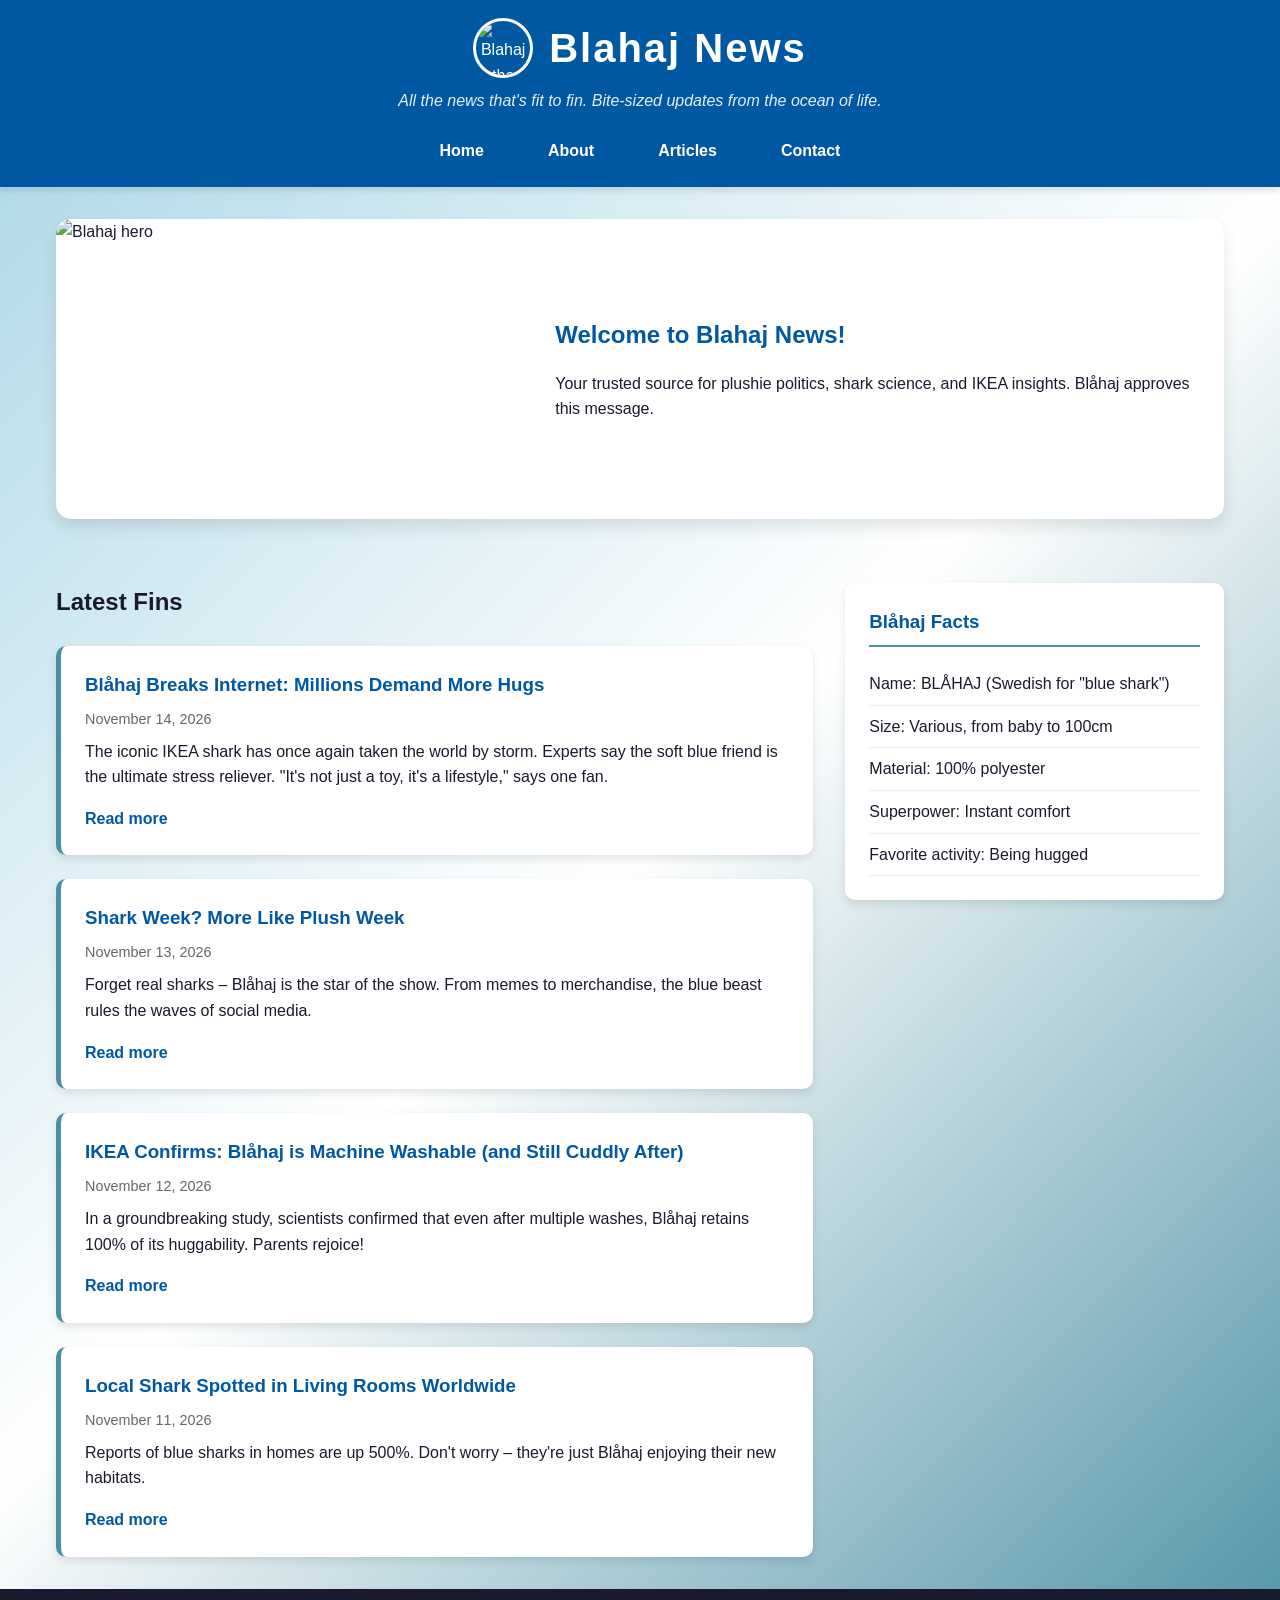
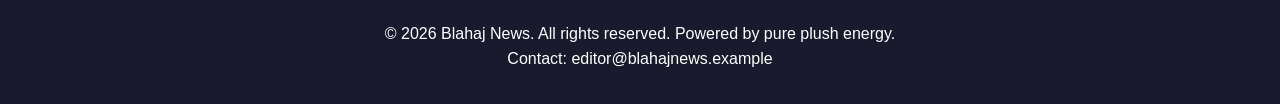
==== index.html @ da50b0f8 "Initial commit: Blahaj News website" ====
<!DOCTYPE html>
<html lang="en">
<head>
    <meta charset="UTF-8">
    <meta name="viewport" content="width=device-width, initial-scale=1.0">
    <title>Blahaj News - The Official Shark Paper</title>
    <link rel="stylesheet" href="style.css">
    <link rel="icon" href="https://www.ikea.com/us/en/images/products/blahaj-soft-toy-shark__0710175_pe727378_s5.jpg" type="image/jpeg">
</head>
<body>
    <header>
        <div class="logo-container">
            <img src="https://www.ikea.com/us/en/images/products/blahaj-soft-toy-shark__0710175_pe727378_s5.jpg" alt="Blahaj the Shark" class="logo">
            <h1>Blahaj News</h1>
        </div>
        <p class="tagline">All the news that's fit to fin. Bite-sized updates from the ocean of life.</p>
        <nav>
            <a href="index.html">Home</a>
            <a href="about.html">About</a>
            <a href="#articles">Articles</a>
            <a href="#contact">Contact</a>
        </nav>
    </header>

    <main>
        <section class="hero">
            <img src="https://www.ikea.com/us/en/images/products/blahaj-soft-toy-shark__0710175_pe727378_s5.jpg" alt="Blahaj hero" class="hero-image">
            <div class="hero-text">
                <h2>Welcome to Blahaj News!</h2>
                <p>Your trusted source for plushie politics, shark science, and IKEA insights. Blåhaj approves this message.</p>
            </div>
        </section>

        <section id="articles" class="articles">
            <h2>Latest Fins</h2>
            <article class="article-card">
                <h3>Blåhaj Breaks Internet: Millions Demand More Hugs</h3>
                <p class="date">November 14, 2026</p>
                <p>The iconic IKEA shark has once again taken the world by storm. Experts say the soft blue friend is the ultimate stress reliever. "It's not just a toy, it's a lifestyle," says one fan.</p>
                <a href="#" class="read-more">Read more</a>
            </article>
            <article class="article-card">
                <h3>Shark Week? More Like Plush Week</h3>
                <p class="date">November 13, 2026</p>
                <p>Forget real sharks – Blåhaj is the star of the show. From memes to merchandise, the blue beast rules the waves of social media.</p>
                <a href="#" class="read-more">Read more</a>
            </article>
            <article class="article-card">
                <h3>IKEA Confirms: Blåhaj is Machine Washable (and Still Cuddly After)</h3>
                <p class="date">November 12, 2026</p>
                <p>In a groundbreaking study, scientists confirmed that even after multiple washes, Blåhaj retains 100% of its huggability. Parents rejoice!</p>
                <a href="#" class="read-more">Read more</a>
            </article>
            <article class="article-card">
                <h3>Local Shark Spotted in Living Rooms Worldwide</h3>
                <p class="date">November 11, 2026</p>
                <p>Reports of blue sharks in homes are up 500%. Don't worry – they're just Blåhaj enjoying their new habitats.</p>
                <a href="#" class="read-more">Read more</a>
            </article>
        </section>

        <section class="sidebar">
            <h3>Blåhaj Facts</h3>
            <ul>
                <li>Name: BLÅHAJ (Swedish for "blue shark")</li>
                <li>Size: Various, from baby to 100cm</li>
                <li>Material: 100% polyester</li>
                <li>Superpower: Instant comfort</li>
                <li>Favorite activity: Being hugged</li>
            </ul>
        </section>
    </main>

    <footer id="contact">
        <p>&copy; 2026 Blahaj News. All rights reserved. Powered by pure plush energy.</p>
        <p>Contact: editor@blahajnews.example</p>
    </footer>

    <script src="script.js"></script>
</body>
</html>
---- style.css ----
/* Blahaj News Styles - Themed around the iconic blue shark */
:root {
    --blahaj-blue: #4A90A4;
    --ikea-blue: #0058A3;
    --light-blue: #A8D5E5;
    --white: #FFFFFF;
    --dark: #1A1A2E;
    --accent: #FF6B6B;
}

* {
    margin: 0;
    padding: 0;
    box-sizing: border-box;
}

body {
    font-family: 'Segoe UI', Tahoma, Geneva, Verdana, sans-serif;
    background: linear-gradient(135deg, var(--light-blue) 0%, var(--white) 50%, var(--blahaj-blue) 100%);
    color: var(--dark);
    line-height: 1.6;
    min-height: 100vh;
}

header {
    background: var(--ikea-blue);
    color: var(--white);
    padding: 1rem 2rem;
    text-align: center;
    box-shadow: 0 4px 6px rgba(0,0,0,0.1);
}

.logo-container {
    display: flex;
    align-items: center;
    justify-content: center;
    gap: 1rem;
    margin-bottom: 0.5rem;
}

.logo {
    width: 60px;
    height: 60px;
    border-radius: 50%;
    object-fit: cover;
    border: 3px solid var(--white);
}

h1 {
    font-size: 2.5rem;
    font-weight: bold;
    letter-spacing: 2px;
}

.tagline {
    font-style: italic;
    opacity: 0.9;
    margin-bottom: 1rem;
}

nav {
    display: flex;
    justify-content: center;
    gap: 2rem;
    flex-wrap: wrap;
}

nav a {
    color: var(--white);
    text-decoration: none;
    font-weight: bold;
    padding: 0.5rem 1rem;
    border-radius: 20px;
    transition: background 0.3s;
}

nav a:hover {
    background: rgba(255,255,255,0.2);
}

main {
    max-width: 1200px;
    margin: 2rem auto;
    padding: 0 1rem;
    display: grid;
    grid-template-columns: 2fr 1fr;
    gap: 2rem;
}

.hero {
    grid-column: 1 / -1;
    background: var(--white);
    border-radius: 15px;
    overflow: hidden;
    box-shadow: 0 8px 16px rgba(0,0,0,0.1);
    display: flex;
    align-items: center;
    margin-bottom: 2rem;
}

.hero-image {
    width: 40%;
    height: 300px;
    object-fit: cover;
}

.hero-text {
    padding: 2rem;
    flex: 1;
}

.hero-text h2 {
    color: var(--ikea-blue);
    margin-bottom: 1rem;
}

.articles {
    display: flex;
    flex-direction: column;
    gap: 1.5rem;
}

.article-card {
    background: var(--white);
    padding: 1.5rem;
    border-radius: 10px;
    box-shadow: 0 4px 8px rgba(0,0,0,0.1);
    border-left: 5px solid var(--blahaj-blue);
    transition: transform 0.3s;
}

.article-card:hover {
    transform: translateY(-5px);
}

.article-card h3 {
    color: var(--ikea-blue);
    margin-bottom: 0.5rem;
}

.date {
    color: #666;
    font-size: 0.9rem;
    margin-bottom: 0.5rem;
}

.read-more {
    display: inline-block;
    margin-top: 1rem;
    color: var(--ikea-blue);
    text-decoration: none;
    font-weight: bold;
}

.read-more:hover {
    text-decoration: underline;
}

.sidebar {
    background: var(--white);
    padding: 1.5rem;
    border-radius: 10px;
    box-shadow: 0 4px 8px rgba(0,0,0,0.1);
    height: fit-content;
}

.sidebar h3 {
    color: var(--ikea-blue);
    margin-bottom: 1rem;
    border-bottom: 2px solid var(--blahaj-blue);
    padding-bottom: 0.5rem;
}

.sidebar ul {
    list-style: none;
}

.sidebar li {
    padding: 0.5rem 0;
    border-bottom: 1px solid #eee;
}

.about {
    grid-column: 1 / -1;
    background: var(--white);
    padding: 2rem;
    border-radius: 10px;
    box-shadow: 0 4px 8px rgba(0,0,0,0.1);
}

.about-image {
    width: 200px;
    float: right;
    margin: 0 0 1rem 1rem;
    border-radius: 10px;
}

footer {
    background: var(--dark);
    color: var(--white);
    text-align: center;
    padding: 2rem;
    margin-top: 2rem;
}

@media (max-width: 768px) {
    main {
        grid-template-columns: 1fr;
    }
    .hero {
        flex-direction: column;
    }
    .hero-image {
        width: 100%;
        height: 200px;
    }
    .logo-container {
        flex-direction: column;
    }
    h1 {
        font-size: 2rem;
    }
}
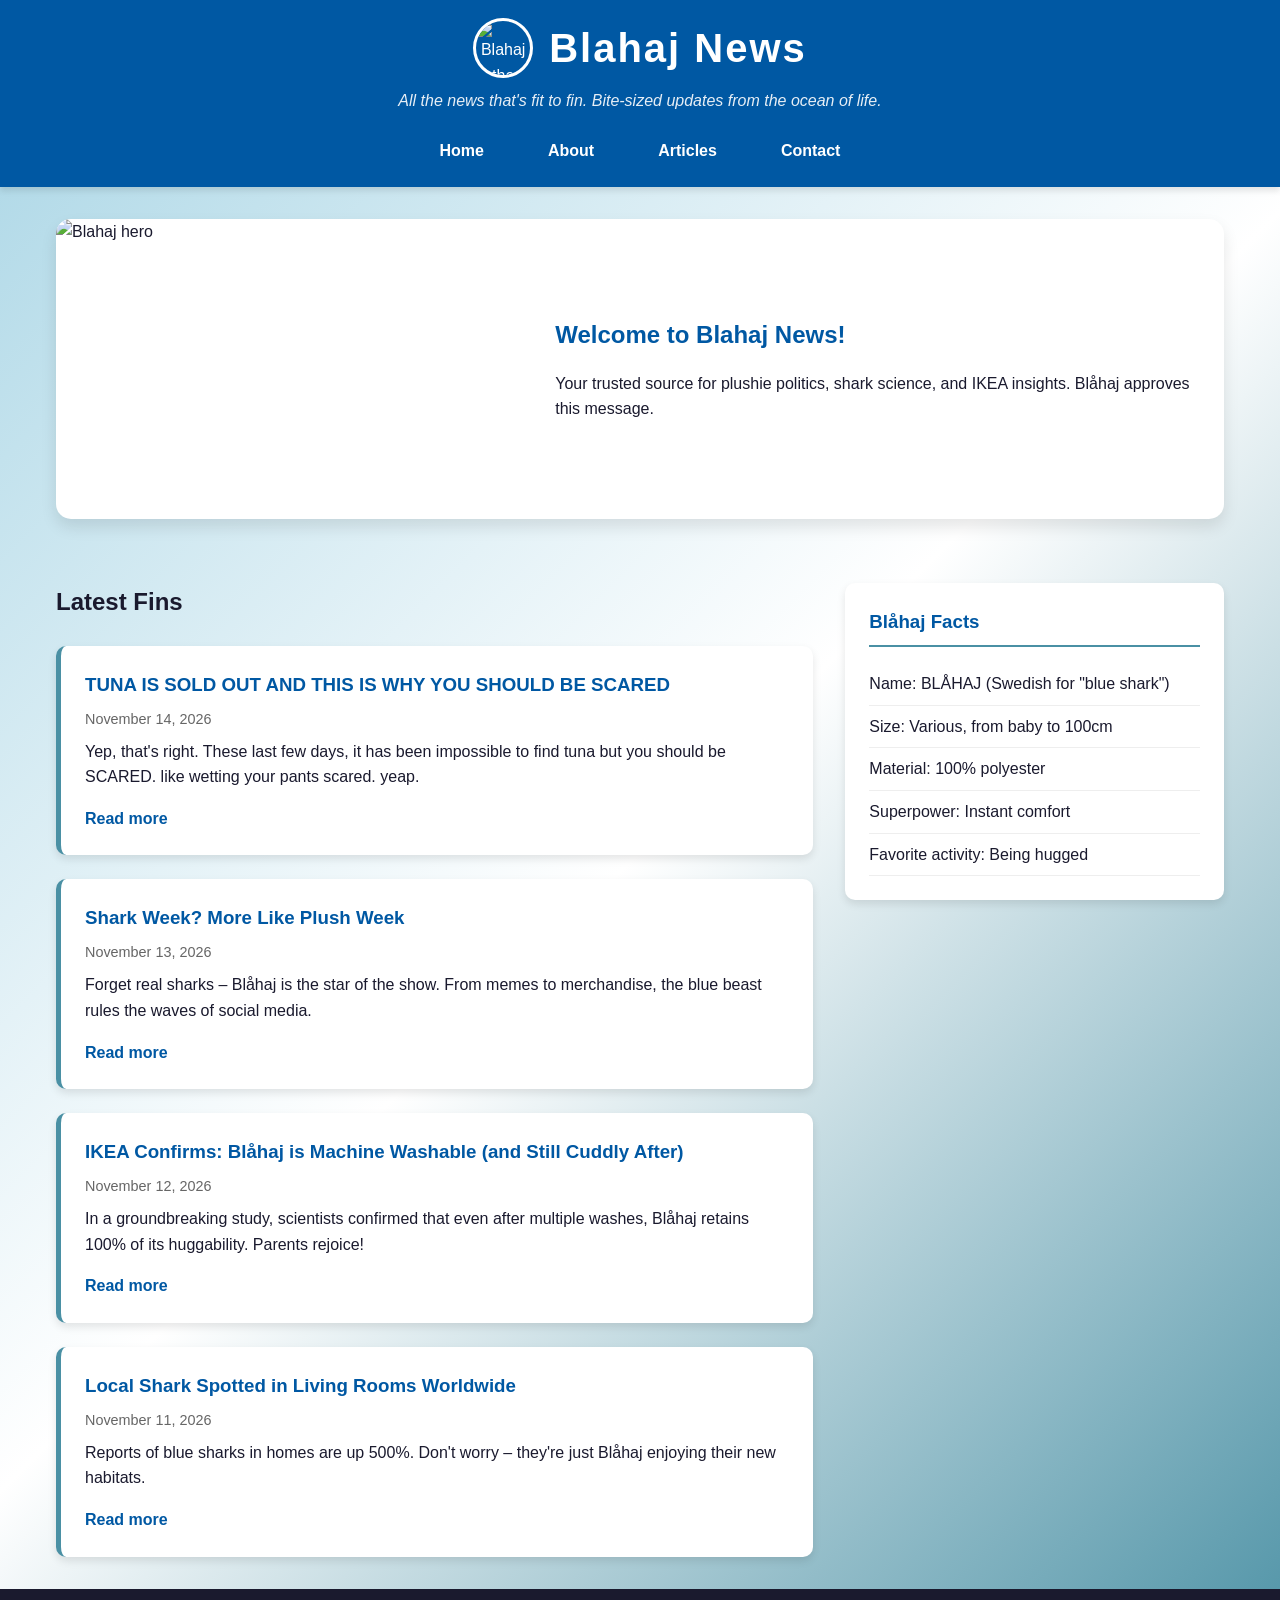
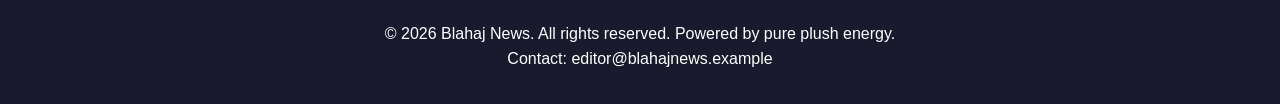
==== commit 08ab4551: "Change article !! :3" ====
--- a/index.html
+++ b/index.html
@@ -34,28 +34,28 @@
         <section id="articles" class="articles">
             <h2>Latest Fins</h2>
             <article class="article-card">
-                <h3>Blåhaj Breaks Internet: Millions Demand More Hugs</h3>
+                <h3>TUNA IS SOLD OUT AND THIS IS WHY YOU SHOULD BE SCARED</h3>
                 <p class="date">November 14, 2026</p>
-                <p>The iconic IKEA shark has once again taken the world by storm. Experts say the soft blue friend is the ultimate stress reliever. "It's not just a toy, it's a lifestyle," says one fan.</p>
-                <a href="#" class="read-more">Read more</a>
+                <p>Yep, that's right. These last few days, it has been impossible to find tuna but you should be SCARED. like wetting your pants scared. yeap.</p>
+                <a href="article-hugs.html" class="read-more">Read more</a>
             </article>
             <article class="article-card">
                 <h3>Shark Week? More Like Plush Week</h3>
                 <p class="date">November 13, 2026</p>
                 <p>Forget real sharks – Blåhaj is the star of the show. From memes to merchandise, the blue beast rules the waves of social media.</p>
-                <a href="#" class="read-more">Read more</a>
+                <a href="article-plush.html" class="read-more">Read more</a>
             </article>
             <article class="article-card">
                 <h3>IKEA Confirms: Blåhaj is Machine Washable (and Still Cuddly After)</h3>
                 <p class="date">November 12, 2026</p>
                 <p>In a groundbreaking study, scientists confirmed that even after multiple washes, Blåhaj retains 100% of its huggability. Parents rejoice!</p>
-                <a href="#" class="read-more">Read more</a>
+                <a href="article-washable.html" class="read-more">Read more</a>
             </article>
             <article class="article-card">
                 <h3>Local Shark Spotted in Living Rooms Worldwide</h3>
                 <p class="date">November 11, 2026</p>
                 <p>Reports of blue sharks in homes are up 500%. Don't worry – they're just Blåhaj enjoying their new habitats.</p>
-                <a href="#" class="read-more">Read more</a>
+                <a href="article-spotted.html" class="read-more">Read more</a>
             </article>
         </section>
 
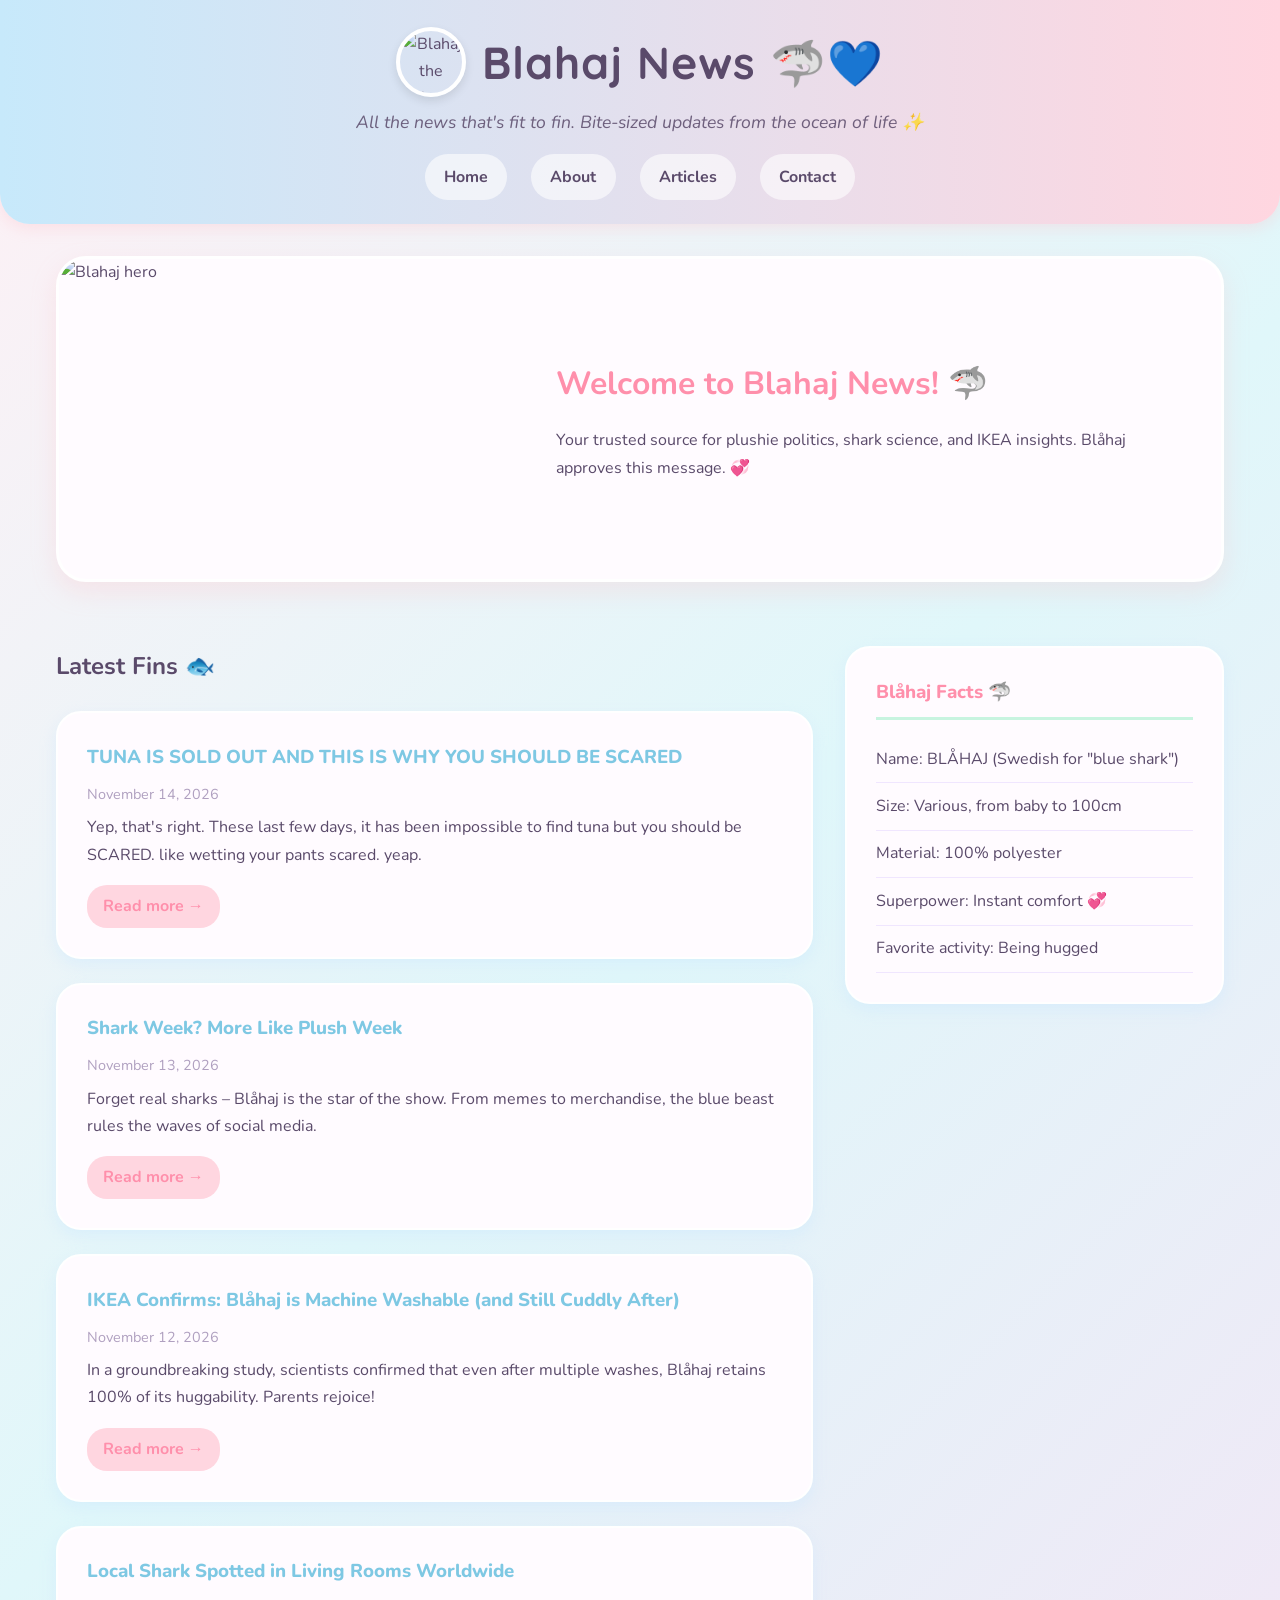
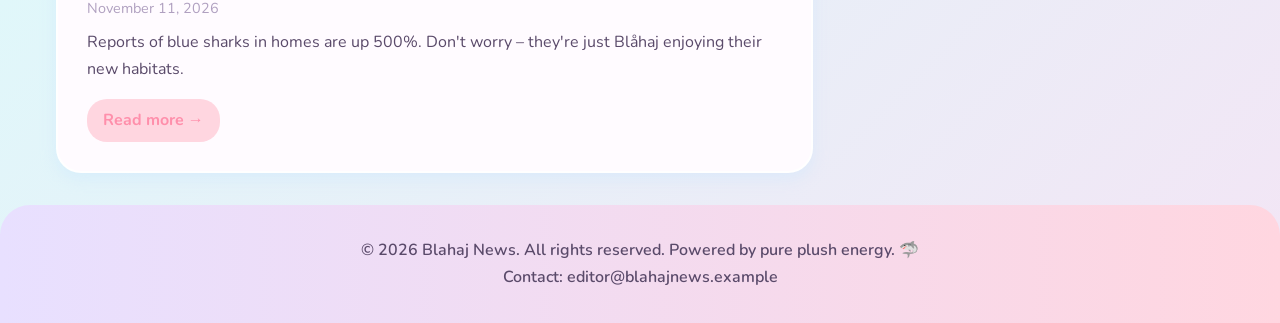
==== commit b37851b9: "Add cute emojis and softer text to homepage" ====
--- a/index.html
+++ b/index.html
@@ -3,7 +3,7 @@
 <head>
     <meta charset="UTF-8">
     <meta name="viewport" content="width=device-width, initial-scale=1.0">
-    <title>Blahaj News - The Official Shark Paper</title>
+    <title>Blahaj News - The Official Shark Paper 🦈</title>
     <link rel="stylesheet" href="style.css">
     <link rel="icon" href="https://www.ikea.com/us/en/images/products/blahaj-soft-toy-shark__0710175_pe727378_s5.jpg" type="image/jpeg">
 </head>
@@ -11,9 +11,9 @@
     <header>
         <div class="logo-container">
             <img src="https://www.ikea.com/us/en/images/products/blahaj-soft-toy-shark__0710175_pe727378_s5.jpg" alt="Blahaj the Shark" class="logo">
-            <h1>Blahaj News</h1>
+            <h1>Blahaj News 🦈💙</h1>
         </div>
-        <p class="tagline">All the news that's fit to fin. Bite-sized updates from the ocean of life.</p>
+        <p class="tagline">All the news that's fit to fin. Bite-sized updates from the ocean of life ✨</p>
         <nav>
             <a href="index.html">Home</a>
             <a href="about.html">About</a>
@@ -26,53 +26,53 @@
         <section class="hero">
             <img src="https://www.ikea.com/us/en/images/products/blahaj-soft-toy-shark__0710175_pe727378_s5.jpg" alt="Blahaj hero" class="hero-image">
             <div class="hero-text">
-                <h2>Welcome to Blahaj News!</h2>
-                <p>Your trusted source for plushie politics, shark science, and IKEA insights. Blåhaj approves this message.</p>
+                <h2>Welcome to Blahaj News! 🦈</h2>
+                <p>Your trusted source for plushie politics, shark science, and IKEA insights. Blåhaj approves this message. 💞</p>
             </div>
         </section>
 
         <section id="articles" class="articles">
-            <h2>Latest Fins</h2>
+            <h2>Latest Fins 🐟</h2>
             <article class="article-card">
                 <h3>TUNA IS SOLD OUT AND THIS IS WHY YOU SHOULD BE SCARED</h3>
                 <p class="date">November 14, 2026</p>
                 <p>Yep, that's right. These last few days, it has been impossible to find tuna but you should be SCARED. like wetting your pants scared. yeap.</p>
-                <a href="article-hugs.html" class="read-more">Read more</a>
+                <a href="article-tuna.html" class="read-more">Read more →</a>
             </article>
             <article class="article-card">
                 <h3>Shark Week? More Like Plush Week</h3>
                 <p class="date">November 13, 2026</p>
                 <p>Forget real sharks – Blåhaj is the star of the show. From memes to merchandise, the blue beast rules the waves of social media.</p>
-                <a href="article-plush.html" class="read-more">Read more</a>
+                <a href="article-plush.html" class="read-more">Read more →</a>
             </article>
             <article class="article-card">
                 <h3>IKEA Confirms: Blåhaj is Machine Washable (and Still Cuddly After)</h3>
                 <p class="date">November 12, 2026</p>
                 <p>In a groundbreaking study, scientists confirmed that even after multiple washes, Blåhaj retains 100% of its huggability. Parents rejoice!</p>
-                <a href="article-washable.html" class="read-more">Read more</a>
+                <a href="article-washable.html" class="read-more">Read more →</a>
             </article>
             <article class="article-card">
                 <h3>Local Shark Spotted in Living Rooms Worldwide</h3>
                 <p class="date">November 11, 2026</p>
                 <p>Reports of blue sharks in homes are up 500%. Don't worry – they're just Blåhaj enjoying their new habitats.</p>
-                <a href="article-spotted.html" class="read-more">Read more</a>
+                <a href="article-spotted.html" class="read-more">Read more →</a>
             </article>
         </section>
 
         <section class="sidebar">
-            <h3>Blåhaj Facts</h3>
+            <h3>Blåhaj Facts 🦈</h3>
             <ul>
                 <li>Name: BLÅHAJ (Swedish for "blue shark")</li>
                 <li>Size: Various, from baby to 100cm</li>
                 <li>Material: 100% polyester</li>
-                <li>Superpower: Instant comfort</li>
+                <li>Superpower: Instant comfort 💞</li>
                 <li>Favorite activity: Being hugged</li>
             </ul>
         </section>
     </main>
 
     <footer id="contact">
-        <p>&copy; 2026 Blahaj News. All rights reserved. Powered by pure plush energy.</p>
+        <p>&copy; 2026 Blahaj News. All rights reserved. Powered by pure plush energy. 🦈</p>
         <p>Contact: editor@blahajnews.example</p>
     </footer>
 
--- a/style.css
+++ b/style.css
@@ -1,11 +1,16 @@
-/* Blahaj News Styles - Themed around the iconic blue shark */
+/* Blahaj News - Cute pastel edition */
+@import url('https://fonts.googleapis.com/css2?family=Nunito:wght@400;600;700;800&family=Quicksand:wght@500;600;700&display=swap');
+
 :root {
-    --blahaj-blue: #4A90A4;
-    --ikea-blue: #0058A3;
-    --light-blue: #A8D5E5;
-    --white: #FFFFFF;
-    --dark: #1A1A2E;
-    --accent: #FF6B6B;
+    --pastel-pink: #FFD6E0;
+    --pastel-blue: #C7E9FB;
+    --pastel-mint: #C8F4E0;
+    --pastel-lavender: #E8E0FF;
+    --pastel-yellow: #FFF4CC;
+    --soft-white: #FFFBFF;
+    --text-soft: #5A4A6A;
+    --accent-pink: #FF8FAB;
+    --accent-blue: #7EC8E3;
 }
 
 * {
@@ -15,19 +20,21 @@
 }
 
 body {
-    font-family: 'Segoe UI', Tahoma, Geneva, Verdana, sans-serif;
-    background: linear-gradient(135deg, var(--light-blue) 0%, var(--white) 50%, var(--blahaj-blue) 100%);
-    color: var(--dark);
-    line-height: 1.6;
+    font-family: 'Nunito', 'Quicksand', sans-serif;
+    background: linear-gradient(135deg, #FFF0F5 0%, #E0F7FA 50%, #F3E5F5 100%);
+    color: var(--text-soft);
+    line-height: 1.7;
     min-height: 100vh;
 }
 
 header {
-    background: var(--ikea-blue);
-    color: var(--white);
-    padding: 1rem 2rem;
+    background: linear-gradient(90deg, var(--pastel-blue), var(--pastel-pink));
+    color: #5A4A6A;
+    padding: 1.5rem 2rem;
     text-align: center;
-    box-shadow: 0 4px 6px rgba(0,0,0,0.1);
+    box-shadow: 0 4px 15px rgba(255, 182, 193, 0.3);
+    border-bottom-left-radius: 30px;
+    border-bottom-right-radius: 30px;
 }
 
 .logo-container {
@@ -39,43 +46,50 @@
 }
 
 .logo {
-    width: 60px;
-    height: 60px;
+    width: 70px;
+    height: 70px;
     border-radius: 50%;
     object-fit: cover;
-    border: 3px solid var(--white);
+    border: 4px solid white;
+    box-shadow: 0 4px 10px rgba(0,0,0,0.1);
 }
 
 h1 {
-    font-size: 2.5rem;
-    font-weight: bold;
-    letter-spacing: 2px;
+    font-family: 'Quicksand', sans-serif;
+    font-size: 2.8rem;
+    font-weight: 800;
+    letter-spacing: 1px;
+    color: #5A4A6A;
 }
 
 .tagline {
     font-style: italic;
-    opacity: 0.9;
+    opacity: 0.85;
     margin-bottom: 1rem;
+    font-size: 1.1rem;
 }
 
 nav {
     display: flex;
     justify-content: center;
-    gap: 2rem;
+    gap: 1.5rem;
     flex-wrap: wrap;
 }
 
 nav a {
-    color: var(--white);
+    color: #5A4A6A;
     text-decoration: none;
-    font-weight: bold;
-    padding: 0.5rem 1rem;
-    border-radius: 20px;
-    transition: background 0.3s;
+    font-weight: 700;
+    padding: 0.6rem 1.2rem;
+    border-radius: 25px;
+    background: rgba(255,255,255,0.6);
+    transition: all 0.3s;
 }
 
 nav a:hover {
-    background: rgba(255,255,255,0.2);
+    background: white;
+    transform: translateY(-2px);
+    box-shadow: 0 4px 8px rgba(255, 182, 193, 0.4);
 }
 
 main {
@@ -89,19 +103,21 @@
 
 .hero {
     grid-column: 1 / -1;
-    background: var(--white);
-    border-radius: 15px;
+    background: var(--soft-white);
+    border-radius: 30px;
     overflow: hidden;
-    box-shadow: 0 8px 16px rgba(0,0,0,0.1);
+    box-shadow: 0 10px 25px rgba(255, 182, 193, 0.25);
     display: flex;
     align-items: center;
     margin-bottom: 2rem;
+    border: 3px solid white;
 }
 
 .hero-image {
     width: 40%;
-    height: 300px;
+    height: 320px;
     object-fit: cover;
+    border-radius: 0 0 0 30px;
 }
 
 .hero-text {
@@ -110,8 +126,9 @@
 }
 
 .hero-text h2 {
-    color: var(--ikea-blue);
+    color: #FF8FAB;
     margin-bottom: 1rem;
+    font-size: 2rem;
 }
 
 .articles {
@@ -121,25 +138,28 @@
 }
 
 .article-card {
-    background: var(--white);
-    padding: 1.5rem;
-    border-radius: 10px;
-    box-shadow: 0 4px 8px rgba(0,0,0,0.1);
-    border-left: 5px solid var(--blahaj-blue);
-    transition: transform 0.3s;
+    background: var(--soft-white);
+    padding: 1.8rem;
+    border-radius: 25px;
+    box-shadow: 0 6px 15px rgba(200, 230, 255, 0.4);
+    border: 2px solid white;
+    transition: all 0.3s;
+    position: relative;
 }
 
 .article-card:hover {
-    transform: translateY(-5px);
+    transform: translateY(-6px) scale(1.01);
+    box-shadow: 0 12px 25px rgba(255, 182, 193, 0.35);
 }
 
 .article-card h3 {
-    color: var(--ikea-blue);
+    color: #7EC8E3;
     margin-bottom: 0.5rem;
+    font-weight: 800;
 }
 
 .date {
-    color: #666;
+    color: #B0A0C0;
     font-size: 0.9rem;
     margin-bottom: 0.5rem;
 }
@@ -147,28 +167,35 @@
 .read-more {
     display: inline-block;
     margin-top: 1rem;
-    color: var(--ikea-blue);
+    color: #FF8FAB;
     text-decoration: none;
-    font-weight: bold;
+    font-weight: 700;
+    background: var(--pastel-pink);
+    padding: 0.5rem 1rem;
+    border-radius: 20px;
+    transition: all 0.3s;
 }
 
 .read-more:hover {
-    text-decoration: underline;
+    background: #FFB6C1;
+    transform: scale(1.05);
 }
 
 .sidebar {
-    background: var(--white);
-    padding: 1.5rem;
-    border-radius: 10px;
-    box-shadow: 0 4px 8px rgba(0,0,0,0.1);
+    background: var(--soft-white);
+    padding: 1.8rem;
+    border-radius: 25px;
+    box-shadow: 0 6px 15px rgba(200, 230, 255, 0.4);
     height: fit-content;
+    border: 2px solid white;
 }
 
 .sidebar h3 {
-    color: var(--ikea-blue);
+    color: #FF8FAB;
     margin-bottom: 1rem;
-    border-bottom: 2px solid var(--blahaj-blue);
+    border-bottom: 3px solid var(--pastel-mint);
     padding-bottom: 0.5rem;
+    font-weight: 800;
 }
 
 .sidebar ul {
@@ -176,31 +203,37 @@
 }
 
 .sidebar li {
-    padding: 0.5rem 0;
-    border-bottom: 1px solid #eee;
+    padding: 0.6rem 0;
+    border-bottom: 1px solid #F0E6FF;
 }
 
 .about {
     grid-column: 1 / -1;
-    background: var(--white);
-    padding: 2rem;
-    border-radius: 10px;
-    box-shadow: 0 4px 8px rgba(0,0,0,0.1);
+    background: var(--soft-white);
+    padding: 2.5rem;
+    border-radius: 30px;
+    box-shadow: 0 10px 25px rgba(255, 182, 193, 0.25);
+    border: 3px solid white;
 }
 
 .about-image {
-    width: 200px;
+    width: 220px;
     float: right;
-    margin: 0 0 1rem 1rem;
-    border-radius: 10px;
+    margin: 0 0 1rem 1.5rem;
+    border-radius: 25px;
+    border: 4px solid white;
+    box-shadow: 0 4px 10px rgba(0,0,0,0.08);
 }
 
 footer {
-    background: var(--dark);
-    color: var(--white);
+    background: linear-gradient(90deg, var(--pastel-lavender), var(--pastel-pink));
+    color: #5A4A6A;
     text-align: center;
     padding: 2rem;
     margin-top: 2rem;
+    border-top-left-radius: 30px;
+    border-top-right-radius: 30px;
+    font-weight: 600;
 }
 
 @media (max-width: 768px) {
@@ -209,15 +242,17 @@
     }
     .hero {
         flex-direction: column;
+        border-radius: 25px;
     }
     .hero-image {
         width: 100%;
-        height: 200px;
+        height: 220px;
+        border-radius: 25px 25px 0 0;
     }
     .logo-container {
         flex-direction: column;
     }
     h1 {
-        font-size: 2rem;
+        font-size: 2.2rem;
     }
 }
